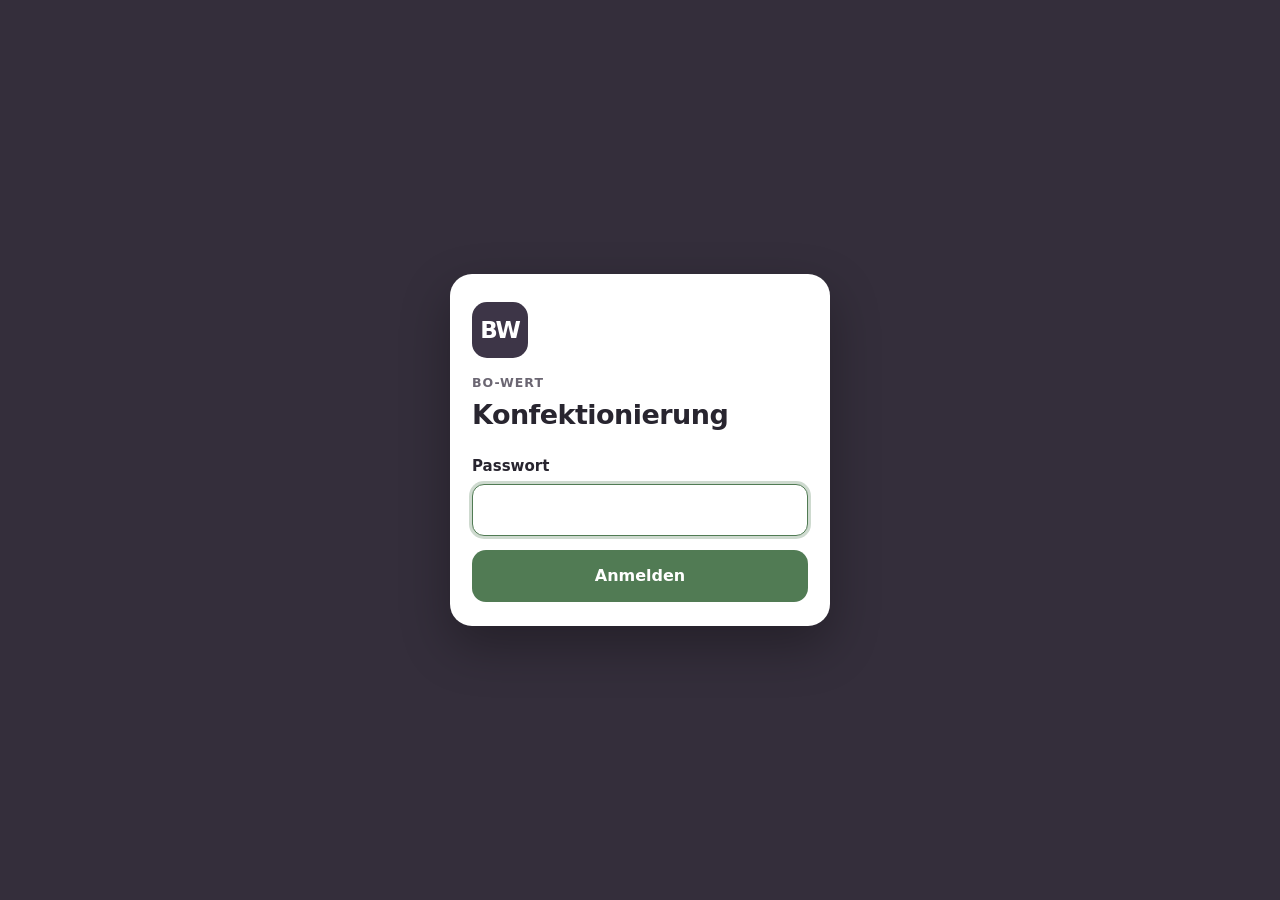
==== index.html @ 3cf200d7 "Konfektionierungs-App: Auftrag → Artikel → Material mit Lagerort Mobile Web-App (PWA) für GitHub Pag" ====
<!doctype html>
<html lang="de">
<head>
  <meta charset="utf-8">
  <meta name="viewport" content="width=device-width, initial-scale=1, viewport-fit=cover">
  <meta name="robots" content="noindex, nofollow">
  <meta name="description" content="Konfektionierung: Auftrag, Artikel, Verpackungsmaterial und Lagerort auf einen Blick.">
  <meta name="theme-color" content="#342e3b">
  <meta name="apple-mobile-web-app-capable" content="yes">
  <meta name="mobile-web-app-capable" content="yes">
  <meta name="apple-mobile-web-app-status-bar-style" content="black-translucent">
  <meta name="apple-mobile-web-app-title" content="Konfektion">
  <title>Konfektionierung · BO-WERT</title>
  <link rel="manifest" href="manifest.webmanifest">
  <link rel="icon" href="icons/icon.svg" type="image/svg+xml">
  <link rel="apple-touch-icon" href="icons/apple-touch-icon.png">
  <link rel="stylesheet" href="css/app.css">
  <script type="module" src="js/app.js"></script>
</head>
<body>
  <section id="login" class="login" hidden>
    <form id="login-form" class="login-card" novalidate>
      <div class="login-logo" aria-hidden="true">BW</div>
      <p class="login-eyebrow">BO-WERT</p>
      <h1>Konfektionierung</h1>
      <label for="pw">Passwort</label>
      <input id="pw" class="input" type="password" autocomplete="current-password"
        autocapitalize="off" autocorrect="off" spellcheck="false" enterkeyhint="go">
      <p id="login-msg" class="form-error" role="alert"></p>
      <button class="btn btn-primary btn-block" type="submit">Anmelden</button>
    </form>
  </section>

  <div id="app" hidden>
    <header class="topbar">
      <button id="back" class="icon-btn" type="button" aria-label="Zurück" hidden></button>
      <span id="brand" class="brand-mark" aria-hidden="true">BW</span>
      <h1 id="title">Konfektionierung</h1>
      <div id="topbar-action" class="topbar-action"></div>
    </header>

    <main id="main"></main>

    <nav class="tabbar" aria-label="Hauptnavigation">
      <a class="tab" href="#/suche" data-tab="suche" data-icon="search"><span>Suche</span></a>
      <a class="tab" href="#/auftraege" data-tab="auftraege" data-icon="orders"><span>Aufträge</span></a>
      <a class="tab" href="#/artikel" data-tab="artikel" data-icon="article"><span>Artikel</span></a>
      <a class="tab" href="#/material" data-tab="material" data-icon="material"><span>Material</span></a>
      <a class="tab" href="#/mehr" data-tab="mehr" data-icon="more"><span>Mehr</span></a>
    </nav>
  </div>

  <div id="toast" class="toast" role="status" aria-live="polite"></div>
  <noscript><p style="padding:24px">Bitte JavaScript aktivieren.</p></noscript>
</body>
</html>
---- css/app.css ----
/* BO-WERT Konfektionierung – mobil zuerst */

:root {
  --bg: #f3f2ef;
  --surface: #ffffff;
  --surface-2: #f7f6f3;
  --ink: #28252f;
  --muted: #6b6672;
  --line: #e4e1dc;
  --line-strong: #cfcbc4;
  --brand: #342e3b;
  --primary: #517b54;
  --primary-press: #436846;
  --accent-text: #36583a;
  --accent-pale: #e8efe6;
  --press: rgb(40 37 47 / 6%);
  --focus-ring: rgb(81 123 84 / 28%);
  --seg-bg: #e7e4df;
  --warn: #8a5a00;
  --warn-pale: #fff1cf;
  --danger: #a33e36;
  --danger-line: #e2bab5;
  --loc-bg: #ffd43b;
  --loc-ink: #1d1a22;
  --shadow: 0 1px 2px rgb(34 30 39 / 6%), 0 4px 14px rgb(34 30 39 / 5%);
  --radius: 16px;
  --topbar-h: 56px;
  --tabbar-h: 62px;
  color-scheme: light;
}

@media (prefers-color-scheme: dark) {
  :root {
    --bg: #161419;
    --surface: #211e26;
    --surface-2: #2a2630;
    --ink: #f2f0f5;
    --muted: #a8a2af;
    --line: #34303b;
    --line-strong: #4a4552;
    --brand: #2a2431;
    --primary: #517b54;
    --primary-press: #5d8a60;
    --accent-text: #9cc79f;
    --accent-pale: #213024;
    --press: rgb(255 255 255 / 6%);
    --focus-ring: rgb(156 199 159 / 30%);
    --seg-bg: #2a2630;
    --warn: #f0b84d;
    --warn-pale: #3a2e14;
    --danger: #ef8a80;
    --danger-line: #6b3530;
    --loc-bg: #f5c518;
    --loc-ink: #17151a;
    --shadow: none;
    color-scheme: dark;
  }
}

*, *::before, *::after { box-sizing: border-box; }
html { -webkit-text-size-adjust: 100%; }
body {
  margin: 0;
  min-height: 100dvh;
  background: var(--bg);
  color: var(--ink);
  font: 16px/1.45 system-ui, -apple-system, "Segoe UI", Roboto, "Helvetica Neue", Arial, sans-serif;
  -webkit-tap-highlight-color: transparent;
  overflow-wrap: break-word;
}
[hidden] { display: none !important; }
a { color: var(--accent-text); }
b { font-weight: 700; }

svg {
  width: 24px; height: 24px; flex: none;
  fill: none; stroke: currentColor; stroke-width: 2; stroke-linecap: round; stroke-linejoin: round;
}
svg .fill { fill: currentColor; stroke: none; }

/* ---------- Kopfzeile ---------- */

.topbar {
  position: sticky; top: 0; z-index: 20;
  display: flex; align-items: center; gap: 4px;
  height: calc(var(--topbar-h) + env(safe-area-inset-top));
  padding: env(safe-area-inset-top) max(6px, env(safe-area-inset-right)) 0 max(6px, env(safe-area-inset-left));
  background: var(--brand); color: #fff;
}
.topbar h1 {
  flex: 1; min-width: 0; margin: 0; padding-left: 6px;
  font-size: 18px; font-weight: 650;
  white-space: nowrap; overflow: hidden; text-overflow: ellipsis;
}
.brand-mark {
  display: grid; place-items: center;
  width: 32px; height: 32px; margin-left: 8px; border-radius: 9px;
  background: #fff; color: #3d3547;
  font-weight: 800; font-size: 14px; letter-spacing: -0.5px;
}
.topbar-action { display: flex; }

.icon-btn {
  display: inline-grid; place-items: center;
  width: 44px; height: 44px; padding: 0;
  border: 0; border-radius: 12px; background: transparent; color: inherit;
  cursor: pointer; text-decoration: none;
}
.icon-btn:active { background: var(--press); }
.topbar .icon-btn:active { background: rgb(255 255 255 / 14%); }

/* ---------- Inhalt ---------- */

main {
  max-width: 760px; margin: 0 auto;
  padding: 16px max(16px, env(safe-area-inset-right))
    calc(var(--tabbar-h) + env(safe-area-inset-bottom) + 96px) max(16px, env(safe-area-inset-left));
}

.section-title {
  display: flex; align-items: center; gap: 8px;
  margin: 22px 4px 8px;
  font-size: 13px; font-weight: 750; letter-spacing: 0.06em; text-transform: uppercase; color: var(--muted);
}
.section-title:first-child { margin-top: 4px; }
.count {
  padding: 1px 8px; border-radius: 999px; background: var(--seg-bg);
  font-size: 12px; letter-spacing: 0; color: var(--ink);
}

.card {
  margin-bottom: 12px;
  background: var(--surface); border: 1px solid var(--line); border-radius: var(--radius);
  box-shadow: var(--shadow); overflow: hidden;
}
.card.form { overflow: visible; padding: 18px 16px 16px; }
.card.box { padding: 4px 16px 16px; }
.card.box > p { margin: 12px 0; }

.card-head {
  display: flex; align-items: center; gap: 12px;
  padding: 14px 12px 14px 16px;
  color: inherit; text-decoration: none;
  border-bottom: 1px solid var(--line);
}
.card-head:active { background: var(--press); }
.card-head > svg { color: var(--muted); width: 20px; height: 20px; }
.card-head-main { flex: 1; min-width: 0; display: flex; flex-direction: column; }
.eyebrow {
  font-size: 12px; font-weight: 700; letter-spacing: 0.06em; text-transform: uppercase; color: var(--muted);
}
.card-title { font-size: 22px; font-weight: 750; line-height: 1.2; letter-spacing: -0.01em; overflow-wrap: anywhere; }
.card-sub { color: var(--muted); font-size: 14px; }
.card-foot { margin: 0; padding: 10px 16px 12px; border-top: 1px solid var(--line); font-size: 14px; color: var(--muted); }

.detail-head { padding: 4px 4px 14px; }
.detail-title { font-size: 30px; font-weight: 800; line-height: 1.15; letter-spacing: -0.02em; overflow-wrap: anywhere; }
.detail-sub { margin-top: 4px; color: var(--muted); }

.context { margin: 0 4px 12px; color: var(--muted); }
.context b { color: var(--ink); }

/* ---------- Artikel & Material ---------- */

.art { padding: 2px 16px 6px; }
.art + .art { border-top: 1px solid var(--line); }
.art-head {
  display: flex; flex-wrap: wrap; align-items: baseline; gap: 2px 10px;
  padding: 10px 0 2px; color: inherit; text-decoration: none;
}
.art-code { font-weight: 750; color: var(--accent-text); }
.art-name { font-size: 14px; color: var(--muted); }

.mats { list-style: none; margin: 0; padding: 0; }
.mats.pad { padding: 0 12px 0 16px; }
.mats li + li .mat { border-top: 1px dashed var(--line); }
.mat {
  display: flex; align-items: center; gap: 12px;
  padding: 11px 0; color: inherit; text-decoration: none;
}
a.mat:active { background: var(--press); }
a.mat > svg { color: var(--muted); width: 20px; height: 20px; }
.mat-body { flex: 1; min-width: 0; display: flex; flex-direction: column; }
.mat-name { font-weight: 650; line-height: 1.3; overflow-wrap: anywhere; }
.mat-meta { font-size: 14px; color: var(--muted); font-variant-numeric: tabular-nums; }
.mat-meta b { color: var(--ink); }
.mat-note { font-size: 13.5px; color: var(--accent-text); }

/* Lagerort wie ein gelbes Regal-Etikett */
.loc {
  flex: none; min-width: 106px; max-width: 46%;
  padding: 8px 10px; border-radius: 9px;
  background: var(--loc-bg); color: var(--loc-ink);
  font: 750 17px/1.15 ui-monospace, "SF Mono", "Cascadia Mono", Menlo, Consolas, monospace;
  text-align: center; overflow-wrap: anywhere;
  box-shadow: inset 0 0 0 1px rgb(0 0 0 / 14%);
}
.loc-none {
  background: transparent; color: var(--warn);
  font: 650 12.5px/1.2 system-ui, sans-serif;
  border: 1.5px dashed currentColor; box-shadow: none;
}

/* ---------- Listen ---------- */

.list { list-style: none; margin: 0 0 12px; padding: 0; }
.row {
  display: flex; align-items: center; gap: 12px;
  min-height: 62px; padding: 10px 12px 10px 16px;
  color: inherit; text-decoration: none;
}
.list li + li .row { border-top: 1px solid var(--line); }
.row:active { background: var(--press); }
.row > svg { color: var(--muted); width: 20px; height: 20px; }
.row-main { flex: 1; min-width: 0; display: flex; flex-direction: column; }
.row-title { font-size: 17px; font-weight: 700; overflow-wrap: anywhere; }
.row-sub { font-size: 14px; color: var(--muted); white-space: nowrap; overflow: hidden; text-overflow: ellipsis; }

.tag {
  flex: none; padding: 3px 9px; border-radius: 999px;
  background: var(--warn-pale); color: var(--warn);
  font-size: 12px; font-weight: 700; white-space: nowrap;
}
.warn-text { color: var(--warn); font-weight: 600; }

/* ---------- Suche ---------- */

.searchbar {
  position: sticky; top: calc(var(--topbar-h) + env(safe-area-inset-top)); z-index: 10;
  display: flex; gap: 8px;
  margin: -16px -16px 8px; padding: 12px 16px;
  background: var(--bg);
}
.search-field {
  flex: 1; min-width: 0;
  display: flex; align-items: center; gap: 8px;
  height: 58px; padding: 0 4px 0 14px;
  background: var(--surface); border: 2px solid var(--line-strong); border-radius: 16px;
}
.search-field:focus-within { border-color: var(--primary); box-shadow: 0 0 0 4px var(--focus-ring); }
.search-field > svg { color: var(--muted); }
.search-field input {
  flex: 1; min-width: 0; height: 100%;
  border: 0; outline: none; background: transparent; color: var(--ink);
  font: inherit; font-size: 19px; font-weight: 600;
}
.search-field input::placeholder { font-weight: 450; color: var(--muted); }
input[type="search"]::-webkit-search-cancel-button { -webkit-appearance: none; display: none; }
.search-clear { color: var(--muted); }
.kbd-toggle {
  flex: none; width: 62px; height: 58px;
  border: 2px solid var(--line-strong); border-radius: 16px;
  background: var(--surface); color: var(--ink);
  font: inherit; font-weight: 750; font-size: 15px; cursor: pointer;
}
.kbd-toggle:active { background: var(--seg-bg); }

.filter {
  display: flex; align-items: center; gap: 8px;
  height: 50px; margin-bottom: 12px; padding: 0 14px;
  background: var(--surface); border: 1.5px solid var(--line-strong); border-radius: 14px;
}
.filter:focus-within { border-color: var(--primary); box-shadow: 0 0 0 3px var(--focus-ring); }
.filter > svg { color: var(--muted); width: 20px; height: 20px; }
.filter input {
  flex: 1; min-width: 0; height: 100%; border: 0; outline: none;
  background: transparent; color: var(--ink); font: inherit; font-size: 17px;
}
.filter-chip {
  display: inline-flex; align-items: center; gap: 6px;
  margin: 0 0 12px; padding: 6px 8px 6px 12px; border-radius: 999px;
  background: var(--accent-pale); color: var(--accent-text);
  font-size: 14px; font-weight: 650; text-decoration: none;
}
.filter-chip svg { width: 18px; height: 18px; }

/* ---------- Segment-Umschalter ---------- */

.seg {
  display: grid; grid-auto-flow: column; grid-auto-columns: 1fr; gap: 4px;
  margin-bottom: 12px; padding: 4px; border-radius: 13px; background: var(--seg-bg);
}
.seg button {
  min-height: 42px; border: 0; border-radius: 10px;
  background: transparent; color: var(--muted);
  font: inherit; font-size: 15px; font-weight: 650; cursor: pointer;
}
.seg button[aria-pressed="true"] { background: var(--surface); color: var(--ink); box-shadow: 0 1px 3px rgb(0 0 0 / 14%); }

/* ---------- Formulare ---------- */

.field { margin-bottom: 16px; }
.field > label, .login-card label { display: block; margin-bottom: 6px; font-size: 15px; font-weight: 650; }
.opt { font-size: 13px; font-weight: 500; color: var(--muted); }
.input {
  width: 100%; height: 52px; padding: 0 14px;
  border: 1.5px solid var(--line-strong); border-radius: 12px;
  background: var(--surface); color: var(--ink);
  font: inherit; font-size: 17px;
}
.input::placeholder { color: var(--muted); opacity: 0.75; }
.input:focus { outline: none; border-color: var(--primary); box-shadow: 0 0 0 3px var(--focus-ring); }
.hint { margin: 6px 2px 0; font-size: 13.5px; color: var(--muted); }
.hint.center { margin: 18px 8px; text-align: center; }
.form-error { margin: 0 0 12px; color: var(--danger); font-weight: 650; }
.form-error:empty { display: none; }
.info {
  margin: -4px 0 16px; padding: 10px 12px; border-radius: 10px;
  background: var(--accent-pale); color: var(--accent-text); font-size: 14px;
}

.add-row { display: flex; gap: 8px; }
.add-row .suggest-wrap { flex: 1; min-width: 0; }

.chips { list-style: none; margin: 0; padding: 0; display: flex; flex-direction: column; gap: 8px; }
.chips:not(:empty) { margin-bottom: 10px; }
.chip {
  display: flex; align-items: center; gap: 8px;
  padding: 6px 4px 6px 14px; border-radius: 12px;
  background: var(--surface-2); border: 1px solid var(--line);
}
.chip-main { flex: 1; min-width: 0; display: flex; flex-direction: column; }
.chip-code { font-weight: 700; }
.chip-sub { font-size: 13px; color: var(--muted); }
.chip .icon-btn { color: var(--muted); }

.suggest-wrap { position: relative; }
.suggest {
  position: absolute; left: 0; right: 0; top: calc(100% + 4px); z-index: 30;
  max-height: min(46vh, 320px); overflow-y: auto; overscroll-behavior: contain;
  background: var(--surface); border: 1px solid var(--line-strong); border-radius: 12px;
  box-shadow: 0 14px 34px rgb(0 0 0 / 20%);
}
.suggest-item {
  display: flex; flex-direction: column; align-items: flex-start; gap: 1px;
  width: 100%; min-height: 50px; padding: 8px 14px;
  border: 0; border-bottom: 1px solid var(--line);
  background: transparent; color: var(--ink);
  font: inherit; text-align: left; cursor: pointer;
}
.suggest-item:last-child { border-bottom: 0; }
.suggest-item:hover, .suggest-item:active { background: var(--surface-2); }
.suggest-label { font-weight: 650; }
.suggest-sub { font-size: 13px; color: var(--muted); }

/* ---------- Buttons ---------- */

.btn {
  display: inline-flex; align-items: center; justify-content: center; gap: 8px;
  min-height: 52px; padding: 0 18px;
  border: 1.5px solid transparent; border-radius: 14px;
  font: inherit; font-size: 16px; font-weight: 700; text-decoration: none; text-align: center;
  cursor: pointer;
}
.btn svg { width: 20px; height: 20px; }
.btn-primary { background: var(--primary); color: #fff; }
.btn-primary:active { background: var(--primary-press); }
.btn-secondary { background: var(--surface); border-color: var(--line-strong); color: var(--ink); }
.btn-secondary:active { background: var(--seg-bg); }
.btn-danger { background: transparent; border-color: var(--danger-line); color: var(--danger); }
.btn-danger:active { background: var(--press); }
.btn-block { display: flex; width: 100%; }
.btn-block + .btn-block { margin-top: 10px; }
.btn-square { width: 52px; padding: 0; flex: none; }
main > .btn-block { margin-top: 12px; }

.fab {
  position: fixed; z-index: 15;
  right: max(16px, env(safe-area-inset-right));
  bottom: calc(var(--tabbar-h) + env(safe-area-inset-bottom) + 16px);
  display: grid; place-items: center;
  width: 60px; height: 60px; border-radius: 20px;
  background: var(--primary); color: #fff;
  box-shadow: 0 8px 22px rgb(0 0 0 / 24%);
}
.fab:active { background: var(--primary-press); }
.fab svg { width: 28px; height: 28px; stroke-width: 2.6; }

/* ---------- Leere Zustände, Intro, Statistik ---------- */

.empty { padding: 26px 20px; text-align: center; color: var(--muted); }
.empty h2 { margin: 0 0 6px; font-size: 18px; color: var(--ink); }
.empty p { margin: 0; }
.empty .btn { margin-top: 16px; }
.empty-inline { margin: 4px 0 12px; font-size: 14.5px; color: var(--muted); }
.empty-inline.pad { margin: 12px 16px 14px; }

.intro { padding: 18px 16px 16px; }
.intro h2 { margin: 0 0 8px; font-size: 19px; }
.steps { margin: 0 0 18px; padding-left: 22px; }
.steps li { margin-bottom: 8px; }

.stats { display: grid; grid-template-columns: repeat(3, 1fr); }
.stats a {
  display: flex; flex-direction: column; align-items: center;
  padding: 14px 4px; color: inherit; text-decoration: none;
}
.stats a + a { border-left: 1px solid var(--line); }
.stats a:active { background: var(--press); }
.stats b { font-size: 26px; font-variant-numeric: tabular-nums; }
.stats span { font-size: 13px; color: var(--muted); }

.backup-state {
  display: flex; align-items: center; gap: 8px;
  padding: 10px 12px; border-radius: 10px; background: var(--surface-2);
}
.backup-state svg { width: 20px; height: 20px; color: var(--muted); }
.backup-state.is-stale { background: var(--warn-pale); color: var(--warn); }
.backup-state.is-stale svg { color: currentColor; }
.box svg { width: 18px; height: 18px; vertical-align: -3px; }
.box .btn svg { width: 20px; height: 20px; vertical-align: 0; }

.version { margin: 20px 0 0; text-align: center; font-size: 13px; color: var(--muted); }

/* ---------- Tab-Leiste ---------- */

.tabbar {
  position: fixed; left: 0; right: 0; bottom: 0; z-index: 20;
  display: grid; grid-template-columns: repeat(5, 1fr);
  height: calc(var(--tabbar-h) + env(safe-area-inset-bottom));
  padding: 0 env(safe-area-inset-right) env(safe-area-inset-bottom) env(safe-area-inset-left);
  background: var(--surface); border-top: 1px solid var(--line);
}
.tab {
  display: flex; flex-direction: column; align-items: center; justify-content: center; gap: 3px;
  color: var(--muted); text-decoration: none;
  font-size: 11.5px; font-weight: 650;
}
.tab svg { width: 25px; height: 25px; }
.tab.active { color: var(--accent-text); }
.tab.active svg { stroke-width: 2.4; }
.tab:active { background: var(--press); }

@media (pointer: coarse) {
  body.typing .tabbar, body.typing .fab { display: none; }
  body.typing main { padding-bottom: 40vh; }
}

/* ---------- Hinweis-Toast ---------- */

.toast {
  position: fixed; left: 50%; z-index: 50;
  bottom: calc(var(--tabbar-h) + env(safe-area-inset-bottom) + 18px);
  max-width: calc(100% - 32px); padding: 12px 18px; border-radius: 12px;
  background: #28252f; color: #fff; font-weight: 650; text-align: center;
  box-shadow: 0 10px 30px rgb(0 0 0 / 25%);
  opacity: 0; transform: translate(-50%, 16px); pointer-events: none;
  transition: opacity 0.2s, transform 0.2s;
}
.toast.show { opacity: 1; transform: translate(-50%, 0); }
.toast[data-kind="error"] { background: #a33e36; }
@media (prefers-color-scheme: dark) { .toast { background: #f2f0f5; color: #28252f; } }

/* ---------- Login ---------- */

.login {
  display: grid; place-items: center;
  min-height: 100dvh; padding: 24px 16px;
  background: var(--brand);
}
.login-card {
  width: 100%; max-width: 380px; padding: 28px 22px 24px;
  border-radius: 22px; background: var(--surface);
  box-shadow: 0 20px 50px rgb(0 0 0 / 30%);
}
.login-logo {
  display: grid; place-items: center;
  width: 56px; height: 56px; margin-bottom: 16px; border-radius: 15px;
  background: #3d3547; color: #fff; font-weight: 800; font-size: 23px; letter-spacing: -1px;
}
.login-eyebrow { margin: 0; font-size: 12.5px; font-weight: 750; letter-spacing: 0.08em; text-transform: uppercase; color: var(--muted); }
.login-card h1 { margin: 2px 0 22px; font-size: 27px; letter-spacing: -0.02em; }
.login-card .input { margin-bottom: 14px; }
.shake { animation: shake 0.35s; }
@keyframes shake {
  20%, 60% { transform: translateX(-8px); }
  40%, 80% { transform: translateX(8px); }
}

@media (prefers-reduced-motion: reduce) {
  .toast { transition: none; }
  .shake { animation: none; }
}
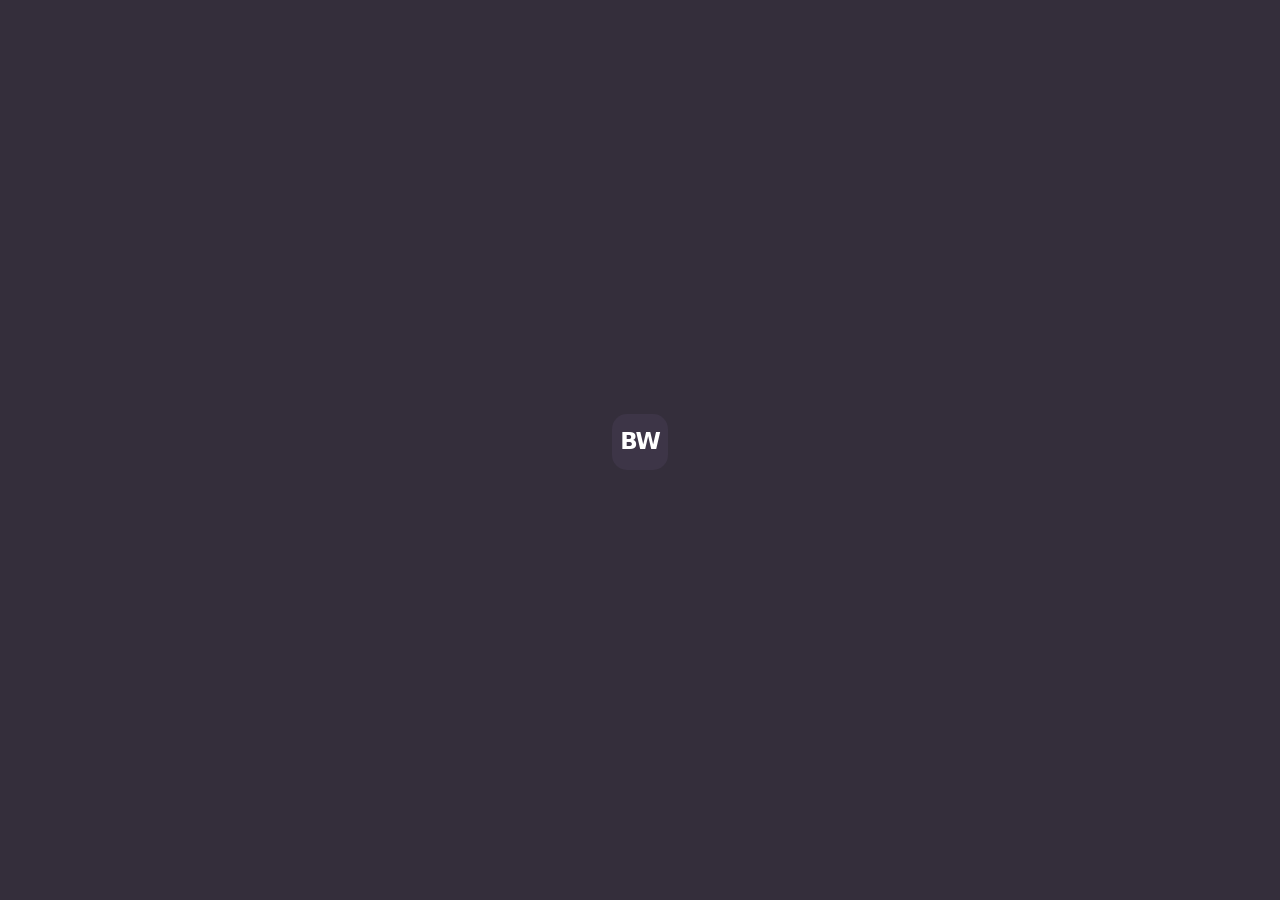
==== commit 899c15d2: "Version 2: Online-Speicher (Firebase), Artikelbezeichnung, Bestellliste - Daten in Firestore (Frankf" ====
--- a/index.html
+++ b/index.html
@@ -18,6 +18,8 @@
   <script type="module" src="js/app.js"></script>
 </head>
 <body>
+  <div id="splash" class="login"><div class="login-logo" aria-label="Lädt">BW</div></div>
+
   <section id="login" class="login" hidden>
     <form id="login-form" class="login-card" novalidate>
       <div class="login-logo" aria-hidden="true">BW</div>
@@ -36,6 +38,7 @@
       <button id="back" class="icon-btn" type="button" aria-label="Zurück" hidden></button>
       <span id="brand" class="brand-mark" aria-hidden="true">BW</span>
       <h1 id="title">Konfektionierung</h1>
+      <span id="sync" class="sync" role="status" hidden></span>
       <div id="topbar-action" class="topbar-action"></div>
     </header>
 
@@ -46,7 +49,7 @@
       <a class="tab" href="#/auftraege" data-tab="auftraege" data-icon="orders"><span>Aufträge</span></a>
       <a class="tab" href="#/artikel" data-tab="artikel" data-icon="article"><span>Artikel</span></a>
       <a class="tab" href="#/material" data-tab="material" data-icon="material"><span>Material</span></a>
-      <a class="tab" href="#/mehr" data-tab="mehr" data-icon="more"><span>Mehr</span></a>
+      <a class="tab" href="#/bestellliste" data-tab="bestellliste" data-icon="cart"><span>Bestellliste</span><b id="orderlist-badge" class="tab-badge" hidden></b></a>
     </nav>
   </div>
 
--- a/css/app.css
+++ b/css/app.css
@@ -162,38 +162,78 @@
 
 /* ---------- Artikel & Material ---------- */
 
-.art { padding: 2px 16px 6px; }
+.art { padding: 2px 12px 4px 16px; }
 .art + .art { border-top: 1px solid var(--line); }
 .art-head {
-  display: flex; flex-wrap: wrap; align-items: baseline; gap: 2px 10px;
+  display: flex; flex-direction: column;
   padding: 10px 0 2px; color: inherit; text-decoration: none;
 }
-.art-code { font-weight: 750; color: var(--accent-text); }
-.art-name { font-size: 14px; color: var(--muted); }
+.art-name { font-size: 18px; font-weight: 750; color: var(--accent-text); overflow-wrap: anywhere; }
 
 .mats { list-style: none; margin: 0; padding: 0; }
-.mats.pad { padding: 0 12px 0 16px; }
-.mats li + li .mat { border-top: 1px dashed var(--line); }
-.mat {
-  display: flex; align-items: center; gap: 12px;
-  padding: 11px 0; color: inherit; text-decoration: none;
-}
-a.mat:active { background: var(--press); }
-a.mat > svg { color: var(--muted); width: 20px; height: 20px; }
-.mat-body { flex: 1; min-width: 0; display: flex; flex-direction: column; }
-.mat-name { font-weight: 650; line-height: 1.3; overflow-wrap: anywhere; }
-.mat-meta { font-size: 14px; color: var(--muted); font-variant-numeric: tabular-nums; }
-.mat-meta b { color: var(--ink); }
+.mats.pad { padding: 0 10px 0 14px; }
+.mats > .mat + .mat { border-top: 1px dashed var(--line); }
+.mat { display: flex; align-items: center; gap: 10px; padding: 10px 0; }
+.mat-body {
+  flex: 1; min-width: 0; align-self: stretch;
+  display: flex; flex-direction: column; justify-content: center;
+  color: inherit; text-decoration: none; border-radius: 8px;
+}
+a.mat-body:active { background: var(--press); }
+.mat-name { font-weight: 650; line-height: 1.3; overflow-wrap: break-word; }
+.mat-meta { font-size: 14px; color: var(--muted); font-variant-numeric: tabular-nums; overflow-wrap: break-word; }
 .mat-note { font-size: 13.5px; color: var(--accent-text); }
+.mat-note.muted { color: var(--muted); }
+.mats.preview { margin: -6px 0 16px; padding: 2px 12px; border-radius: 12px; background: var(--surface-2); }
+.preview-empty { margin: -8px 2px 16px; }
+
+/* „Entnehmen“ – setzt das Material auf die Bestellliste */
+.take {
+  position: relative; flex: none;
+  display: flex; flex-direction: column; align-items: center; justify-content: center; gap: 1px;
+  width: 70px; min-height: 52px; padding: 4px 2px;
+  border: 1.5px solid var(--line-strong); border-radius: 12px;
+  background: var(--surface); color: var(--ink);
+  font: inherit; font-size: 11.5px; font-weight: 700; cursor: pointer;
+}
+.take svg { width: 22px; height: 22px; }
+.take:active { background: var(--seg-bg); transform: scale(0.96); }
+.take.has { border-color: var(--primary); color: var(--accent-text); background: var(--accent-pale); }
+.take-count {
+  position: absolute; top: -8px; right: -6px;
+  min-width: 22px; height: 22px; padding: 0 6px; border-radius: 11px;
+  background: var(--primary); color: #fff; font-size: 12.5px; line-height: 22px; text-align: center;
+}
+.take-big { margin: -2px 0 14px; }
+.take-big .take {
+  flex-direction: row; gap: 10px; width: 100%; min-height: 56px;
+  font-size: 17px; border-radius: 14px;
+}
+.take-big .take svg { width: 24px; height: 24px; }
+.take-big .take-count { top: 50%; right: 14px; transform: translateY(-50%); min-width: 28px; height: 28px; line-height: 28px; border-radius: 14px; font-size: 14px; }
+.take-big .take span::after { content: " → Bestellliste"; font-weight: 500; color: var(--muted); }
+
+.mat-head { display: flex; align-items: center; gap: 14px; }
+.detail-title.small { font-size: 24px; }
 
 /* Lagerort wie ein gelbes Regal-Etikett */
 .loc {
-  flex: none; min-width: 106px; max-width: 46%;
+  flex: none; min-width: 96px; max-width: 40%;
   padding: 8px 10px; border-radius: 9px;
   background: var(--loc-bg); color: var(--loc-ink);
   font: 750 17px/1.15 ui-monospace, "SF Mono", "Cascadia Mono", Menlo, Consolas, monospace;
   text-align: center; overflow-wrap: anywhere;
   box-shadow: inset 0 0 0 1px rgb(0 0 0 / 14%);
+}
+@media (max-width: 380px) {
+  .mat { gap: 8px; }
+  .mats.pad { padding: 0 8px 0 12px; }
+  .art { padding: 2px 8px 4px 12px; }
+  .loc { min-width: 72px; padding: 7px 6px; font-size: 15px; }
+  .mat .loc-none { font-size: 11px; }
+  .take { width: 56px; font-size: 10px; }
+  .mat-name { font-size: 15px; }
+  .mat-meta { font-size: 13px; }
 }
 .loc-none {
   background: transparent; color: var(--warn);
@@ -427,6 +467,13 @@
   font-size: 11.5px; font-weight: 650;
 }
 .tab svg { width: 25px; height: 25px; }
+.tab { position: relative; min-width: 0; }
+.tab > span { max-width: 100%; padding: 0 2px; overflow: hidden; text-overflow: ellipsis; white-space: nowrap; }
+.tab-badge {
+  position: absolute; top: 5px; left: calc(50% + 6px);
+  min-width: 20px; height: 20px; padding: 0 5px; border-radius: 10px;
+  background: #d9480f; color: #fff; font-size: 12px; line-height: 20px; text-align: center;
+}
 .tab.active { color: var(--accent-text); }
 .tab.active svg { stroke-width: 2.4; }
 .tab:active { background: var(--press); }
@@ -448,6 +495,57 @@
   transition: opacity 0.2s, transform 0.2s;
 }
 .toast.show { opacity: 1; transform: translate(-50%, 0); }
+.toast.has-action { display: flex; align-items: center; gap: 14px; width: max-content; padding: 8px 8px 8px 16px; text-align: left; }
+.toast.has-action.show { pointer-events: auto; }
+.toast button {
+  flex: none; min-height: 40px; padding: 0 12px; border: 0; border-radius: 9px;
+  background: rgb(255 255 255 / 16%); color: inherit; font: inherit; font-weight: 750; cursor: pointer;
+}
+@media (prefers-color-scheme: dark) { .toast button { background: rgb(0 0 0 / 10%); } }
+
+/* ---------- Sync-Anzeige, Laden ---------- */
+
+.sync {
+  display: inline-flex; align-items: center; gap: 5px; flex: none;
+  padding: 4px 10px; border-radius: 999px;
+  background: rgb(255 255 255 / 14%); font-size: 12.5px; font-weight: 700;
+}
+.sync svg { width: 16px; height: 16px; }
+.loading { display: flex; align-items: center; justify-content: center; gap: 10px; padding: 48px 0; color: var(--muted); }
+.spinner {
+  width: 22px; height: 22px; border-radius: 50%;
+  border: 3px solid var(--line-strong); border-top-color: var(--primary);
+  animation: spin 0.8s linear infinite;
+}
+.spinner.small { width: 14px; height: 14px; border-width: 2px; border-color: rgb(255 255 255 / 35%); border-top-color: #fff; }
+@keyframes spin { to { transform: rotate(360deg); } }
+
+/* ---------- Bestellliste ---------- */
+
+.ol { list-style: none; padding: 0; }
+.ol-item { padding: 10px 12px 12px 14px; }
+.ol-item + .ol-item { border-top: 1px solid var(--line); }
+.ol-top { display: flex; align-items: center; gap: 10px; }
+.ol-qty { flex: none; font-size: 20px; font-variant-numeric: tabular-nums; }
+.ol-actions { display: flex; align-items: center; justify-content: space-between; gap: 10px; margin-top: 10px; }
+.is-ordered .loc { opacity: 0.75; }
+.stepper {
+  display: flex; align-items: center;
+  border: 1.5px solid var(--line-strong); border-radius: 12px; overflow: hidden;
+}
+.stepper button {
+  display: grid; place-items: center; width: 46px; height: 44px;
+  border: 0; background: var(--surface); color: var(--ink); cursor: pointer;
+}
+.stepper button:active { background: var(--seg-bg); }
+.stepper b { min-width: 40px; text-align: center; font-size: 19px; font-variant-numeric: tabular-nums; }
+.btn-small { min-height: 44px; padding: 0 14px; font-size: 15px; border-radius: 12px; }
+.btn-ghost { background: transparent; color: var(--muted); }
+.link-btn {
+  margin-left: auto; padding: 6px 4px; border: 0; background: none;
+  color: var(--accent-text); font: inherit; font-size: 13px; font-weight: 750; letter-spacing: 0.02em;
+  text-transform: none; cursor: pointer;
+}
 .toast[data-kind="error"] { background: #a33e36; }
 @media (prefers-color-scheme: dark) { .toast { background: #f2f0f5; color: #28252f; } }
 
